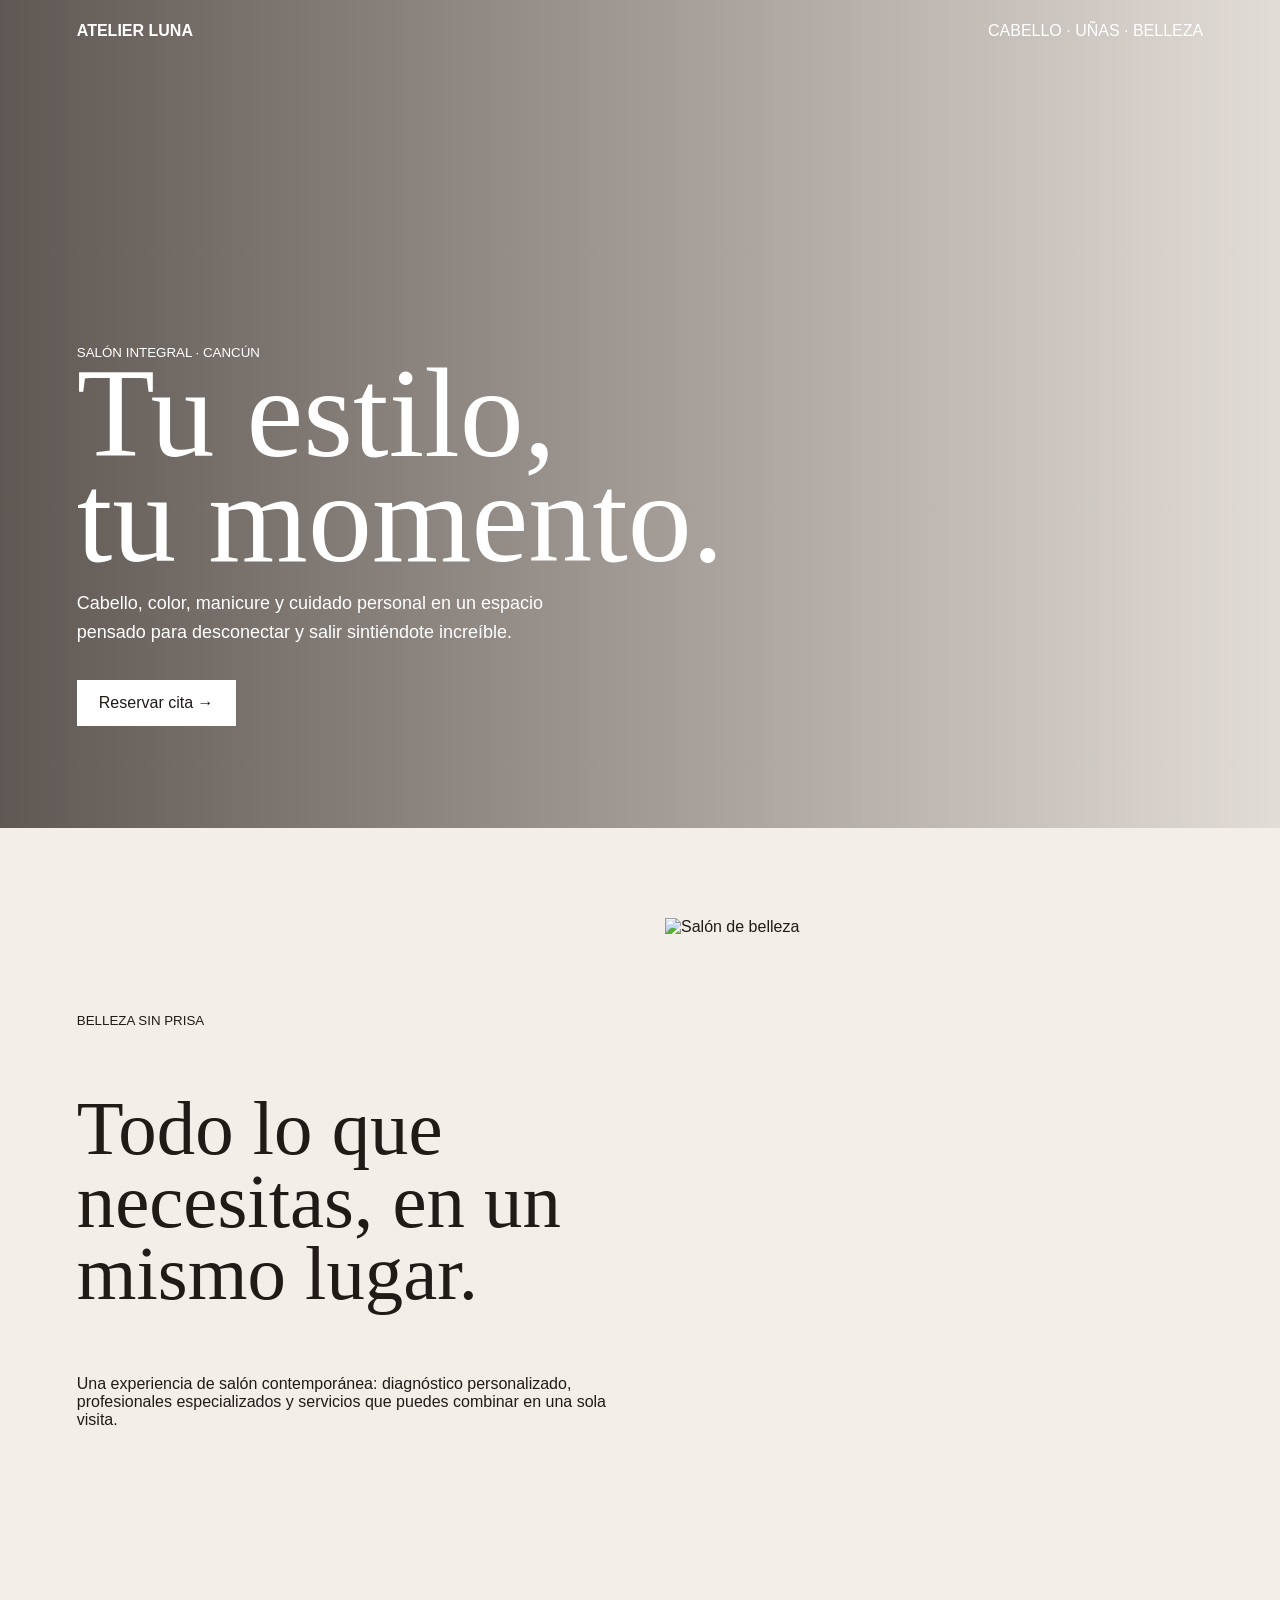
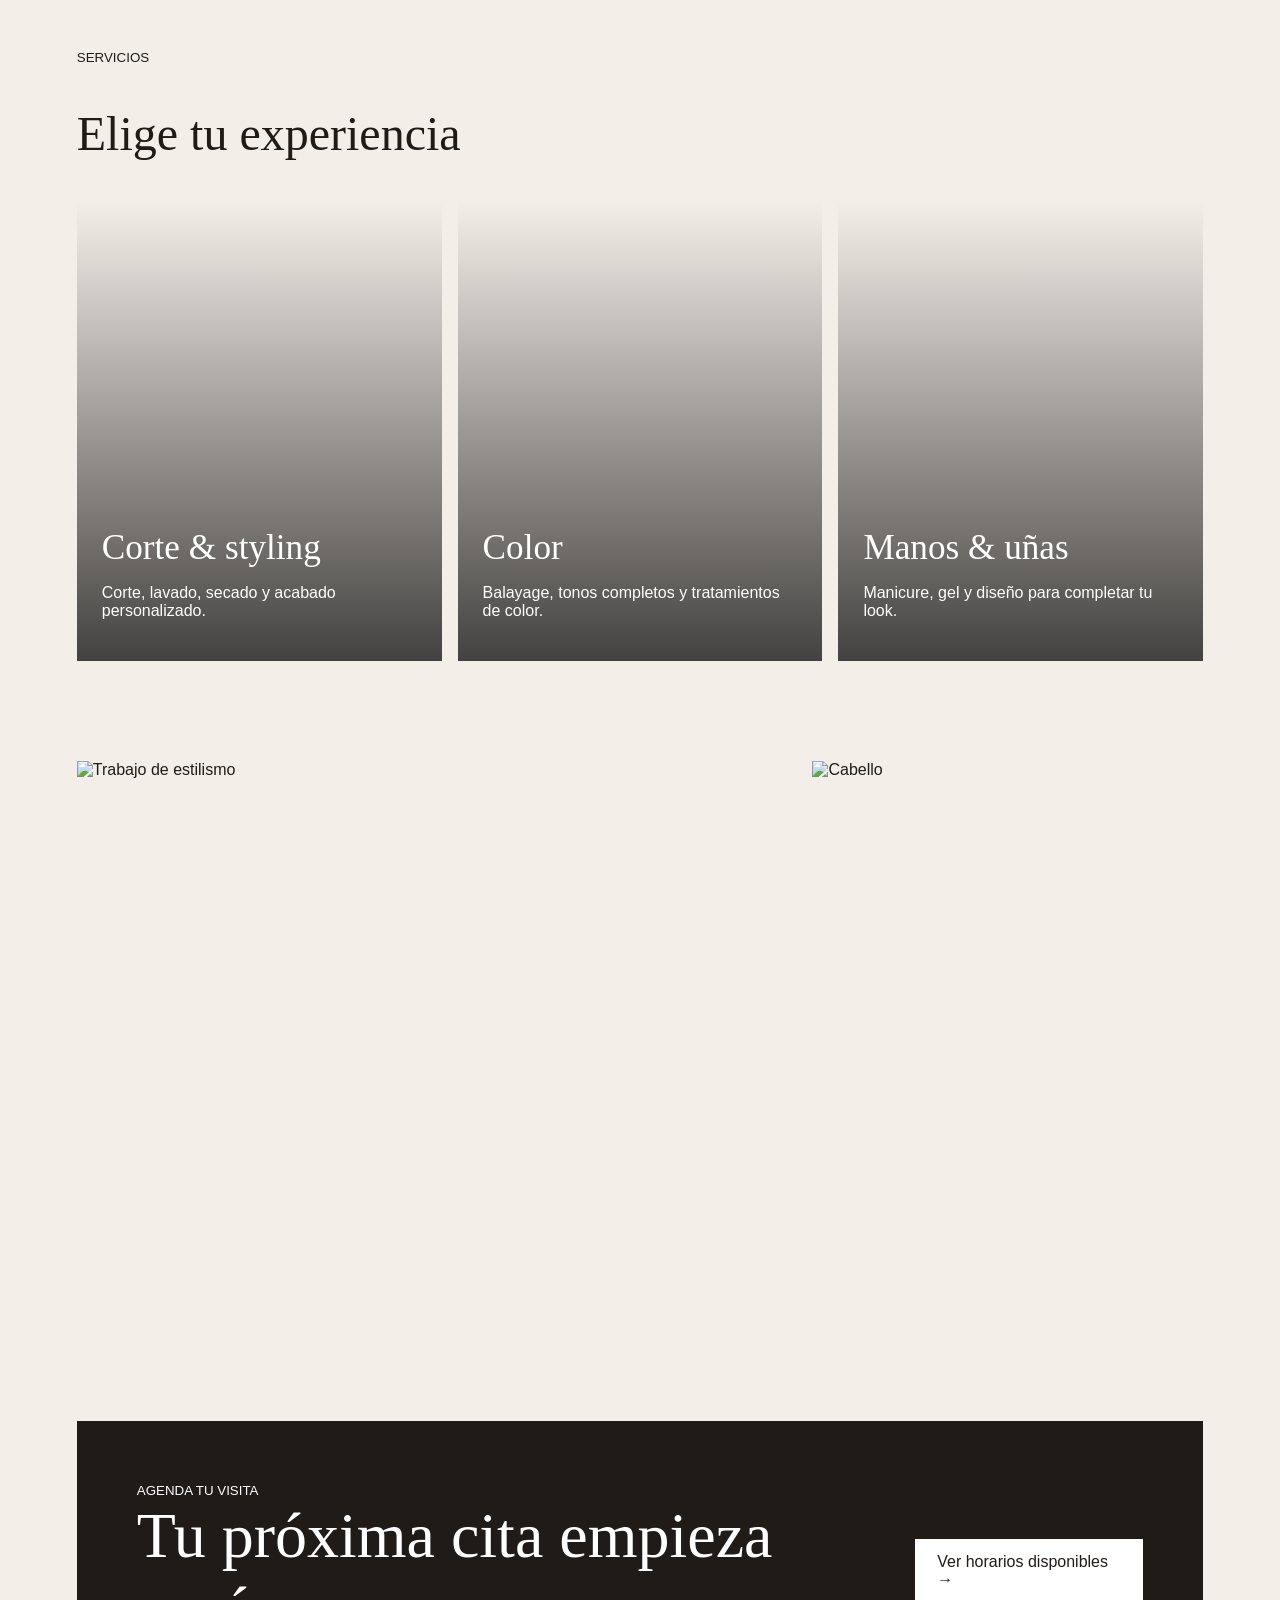
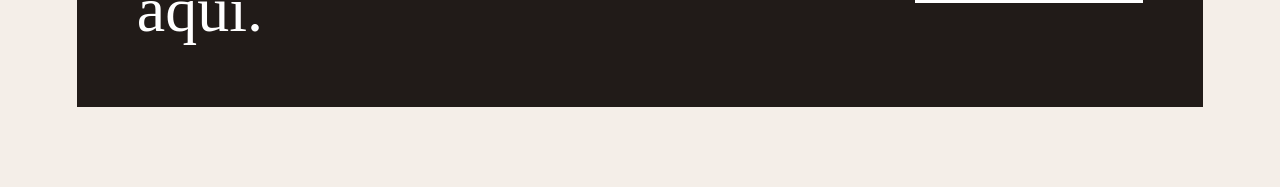
==== demos/atelier-luna/index.html @ 2863c9a4 "Add Atelier Luna beauty salon demo" ====
<!doctype html><html lang="es"><head><meta charset="utf-8"><meta name="viewport" content="width=device-width,initial-scale=1"><title>Atelier Luna · Salón integral</title><style>*{box-sizing:border-box}html{scroll-behavior:smooth}body{margin:0;font-family:Arial,sans-serif;background:#f4eee8;color:#211b18}nav{position:absolute;z-index:2;width:100%;padding:22px 6vw;display:flex;justify-content:space-between;color:#fff}.hero{min-height:92vh;background:linear-gradient(90deg,rgba(25,16,12,.68),rgba(25,16,12,.08)),url('https://images.unsplash.com/photo-1560066984-138dadb4c035?auto=format&fit=crop&w=1900&q=88') center/cover;display:flex;align-items:end;padding:8vw 6vw;color:white}.hero h1{font-family:Georgia,serif;font-size:clamp(4rem,10vw,9rem);font-weight:400;line-height:.82;margin:0}.hero p{max-width:500px;font-size:18px;line-height:1.6}.btn{display:inline-block;padding:14px 22px;background:#fff;color:#211b18;text-decoration:none;margin-top:15px}.intro{padding:90px 6vw;display:grid;grid-template-columns:1fr 1fr;gap:50px;align-items:center}.intro h2{font:400 clamp(2.8rem,6vw,6rem)/.95 Georgia,serif}.intro img{width:100%;height:620px;object-fit:cover}.services{padding:20px 6vw 100px}.services h2{font:400 3rem Georgia,serif}.grid{display:grid;grid-template-columns:repeat(3,1fr);gap:16px}.card{min-height:460px;padding:25px;display:flex;align-items:end;background-size:cover;background-position:center;color:#fff;position:relative}.card:after{content:'';position:absolute;inset:0;background:linear-gradient(transparent,rgba(0,0,0,.72))}.card div{position:relative;z-index:1}.card h3{font:400 2.2rem Georgia,serif;margin:0}.gallery{display:grid;grid-template-columns:1.3fr .7fr;gap:10px;padding:0 6vw 100px}.gallery img{width:100%;height:560px;object-fit:cover}.booking{margin:0 6vw 80px;padding:60px;background:#211b18;color:white;display:flex;justify-content:space-between;gap:30px;align-items:center}.booking h2{font:400 clamp(2.5rem,5vw,5rem) Georgia,serif;margin:0}@media(max-width:700px){.intro,.grid,.gallery{grid-template-columns:1fr}.intro img,.gallery img{height:430px}.booking{margin:0 20px 50px;padding:35px 25px;display:block}.hero{padding:100px 20px 55px}.services,.intro,.gallery{padding-left:20px;padding-right:20px}}</style></head><body><nav><b>ATELIER LUNA</b><span>CABELLO · UÑAS · BELLEZA</span></nav><section class="hero"><div><small>SALÓN INTEGRAL · CANCÚN</small><h1>Tu estilo,<br>tu momento.</h1><p>Cabello, color, manicure y cuidado personal en un espacio pensado para desconectar y salir sintiéndote increíble.</p><a class="btn" href="#cita">Reservar cita →</a></div></section><section class="intro"><div><small>BELLEZA SIN PRISA</small><h2>Todo lo que necesitas, en un mismo lugar.</h2><p>Una experiencia de salón contemporánea: diagnóstico personalizado, profesionales especializados y servicios que puedes combinar en una sola visita.</p></div><img src="https://images.unsplash.com/photo-1521590832167-7bcbfaa6381f?auto=format&fit=crop&w=1200&q=85" alt="Salón de belleza"></section><section class="services"><small>SERVICIOS</small><h2>Elige tu experiencia</h2><div class="grid"><article class="card" style="background-image:url('https://images.unsplash.com/photo-1562322140-8baeececf3df?auto=format&fit=crop&w=1000&q=85')"><div><h3>Corte & styling</h3><p>Corte, lavado, secado y acabado personalizado.</p></div></article><article class="card" style="background-image:url('https://images.unsplash.com/photo-1605497788044-5a32c7078486?auto=format&fit=crop&w=1000&q=85')"><div><h3>Color</h3><p>Balayage, tonos completos y tratamientos de color.</p></div></article><article class="card" style="background-image:url('https://images.unsplash.com/photo-1632345031435-8727f6897d53?auto=format&fit=crop&w=1000&q=85')"><div><h3>Manos & uñas</h3><p>Manicure, gel y diseño para completar tu look.</p></div></article></div></section><section class="gallery"><img src="https://images.unsplash.com/photo-1522337360788-8b13dee7a37e?auto=format&fit=crop&w=1200&q=85" alt="Trabajo de estilismo"><img src="https://images.unsplash.com/photo-1595476108010-b4d1f102b1b1?auto=format&fit=crop&w=900&q=85" alt="Cabello"></section><section class="booking" id="cita"><div><small>AGENDA TU VISITA</small><h2>Tu próxima cita empieza aquí.</h2></div><a class="btn" href="#">Ver horarios disponibles →</a></section></body></html>
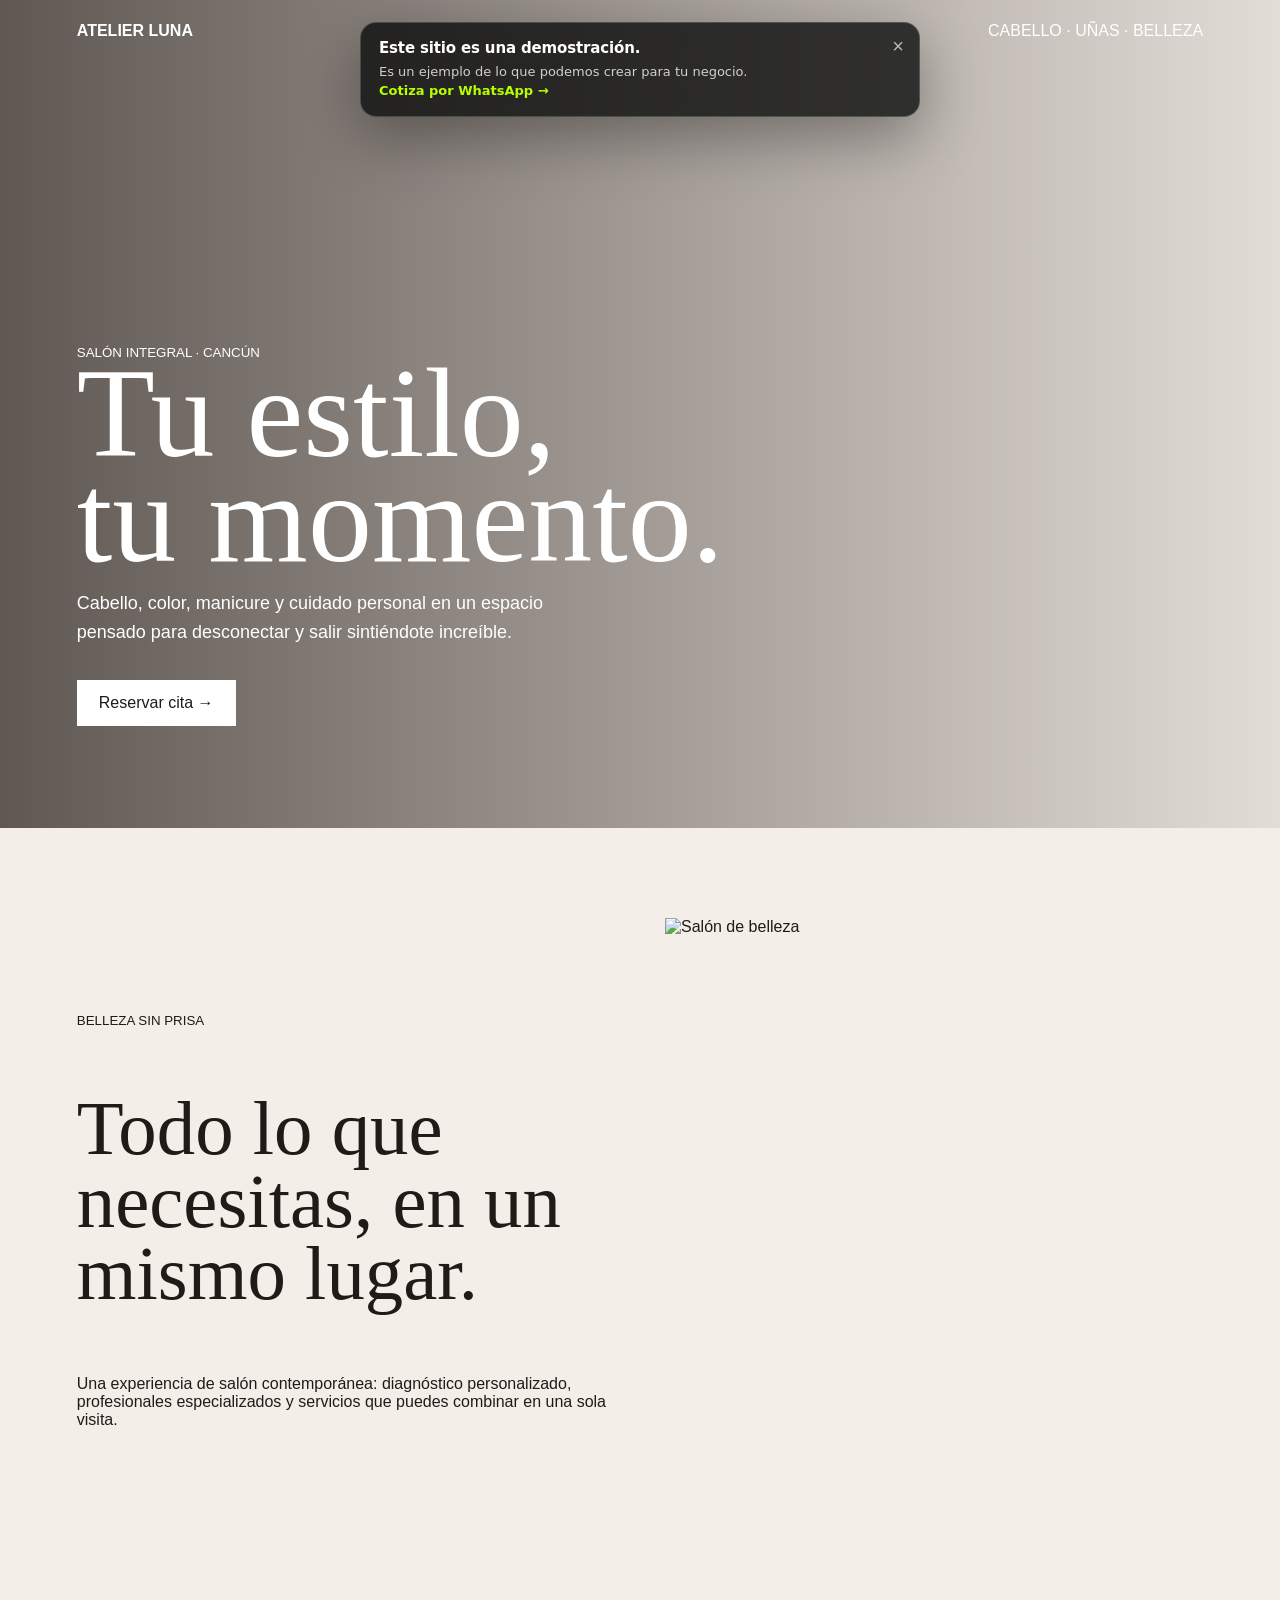
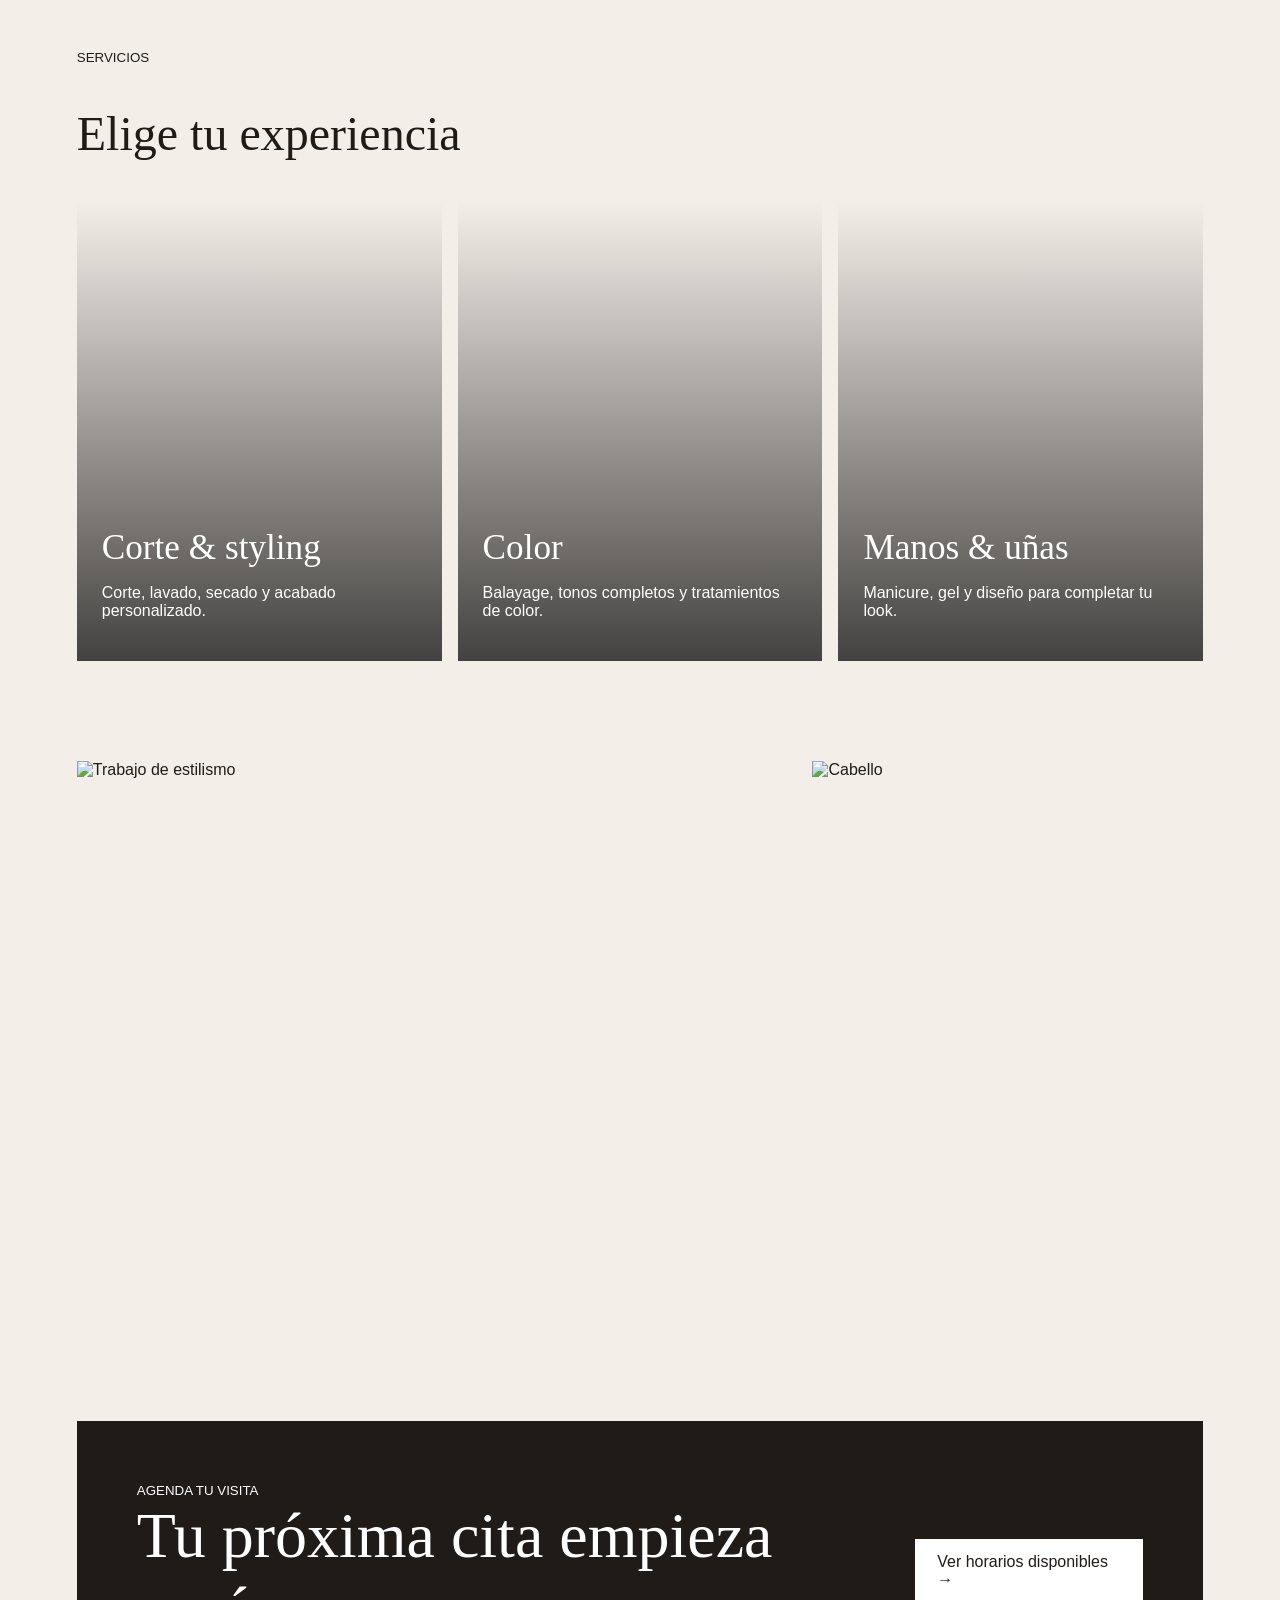
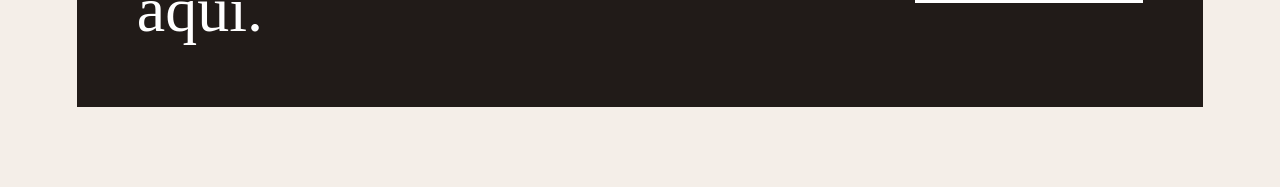
==== commit fbbeb671: "Show demo notice in Atelier Luna" ====
--- a/demos/atelier-luna/index.html
+++ b/demos/atelier-luna/index.html
@@ -1 +1 @@
-<!doctype html><html lang="es"><head><meta charset="utf-8"><meta name="viewport" content="width=device-width,initial-scale=1"><title>Atelier Luna · Salón integral</title><style>*{box-sizing:border-box}html{scroll-behavior:smooth}body{margin:0;font-family:Arial,sans-serif;background:#f4eee8;color:#211b18}nav{position:absolute;z-index:2;width:100%;padding:22px 6vw;display:flex;justify-content:space-between;color:#fff}.hero{min-height:92vh;background:linear-gradient(90deg,rgba(25,16,12,.68),rgba(25,16,12,.08)),url('https://images.unsplash.com/photo-1560066984-138dadb4c035?auto=format&fit=crop&w=1900&q=88') center/cover;display:flex;align-items:end;padding:8vw 6vw;color:white}.hero h1{font-family:Georgia,serif;font-size:clamp(4rem,10vw,9rem);font-weight:400;line-height:.82;margin:0}.hero p{max-width:500px;font-size:18px;line-height:1.6}.btn{display:inline-block;padding:14px 22px;background:#fff;color:#211b18;text-decoration:none;margin-top:15px}.intro{padding:90px 6vw;display:grid;grid-template-columns:1fr 1fr;gap:50px;align-items:center}.intro h2{font:400 clamp(2.8rem,6vw,6rem)/.95 Georgia,serif}.intro img{width:100%;height:620px;object-fit:cover}.services{padding:20px 6vw 100px}.services h2{font:400 3rem Georgia,serif}.grid{display:grid;grid-template-columns:repeat(3,1fr);gap:16px}.card{min-height:460px;padding:25px;display:flex;align-items:end;background-size:cover;background-position:center;color:#fff;position:relative}.card:after{content:'';position:absolute;inset:0;background:linear-gradient(transparent,rgba(0,0,0,.72))}.card div{position:relative;z-index:1}.card h3{font:400 2.2rem Georgia,serif;margin:0}.gallery{display:grid;grid-template-columns:1.3fr .7fr;gap:10px;padding:0 6vw 100px}.gallery img{width:100%;height:560px;object-fit:cover}.booking{margin:0 6vw 80px;padding:60px;background:#211b18;color:white;display:flex;justify-content:space-between;gap:30px;align-items:center}.booking h2{font:400 clamp(2.5rem,5vw,5rem) Georgia,serif;margin:0}@media(max-width:700px){.intro,.grid,.gallery{grid-template-columns:1fr}.intro img,.gallery img{height:430px}.booking{margin:0 20px 50px;padding:35px 25px;display:block}.hero{padding:100px 20px 55px}.services,.intro,.gallery{padding-left:20px;padding-right:20px}}</style></head><body><nav><b>ATELIER LUNA</b><span>CABELLO · UÑAS · BELLEZA</span></nav><section class="hero"><div><small>SALÓN INTEGRAL · CANCÚN</small><h1>Tu estilo,<br>tu momento.</h1><p>Cabello, color, manicure y cuidado personal en un espacio pensado para desconectar y salir sintiéndote increíble.</p><a class="btn" href="#cita">Reservar cita →</a></div></section><section class="intro"><div><small>BELLEZA SIN PRISA</small><h2>Todo lo que necesitas, en un mismo lugar.</h2><p>Una experiencia de salón contemporánea: diagnóstico personalizado, profesionales especializados y servicios que puedes combinar en una sola visita.</p></div><img src="https://images.unsplash.com/photo-1521590832167-7bcbfaa6381f?auto=format&fit=crop&w=1200&q=85" alt="Salón de belleza"></section><section class="services"><small>SERVICIOS</small><h2>Elige tu experiencia</h2><div class="grid"><article class="card" style="background-image:url('https://images.unsplash.com/photo-1562322140-8baeececf3df?auto=format&fit=crop&w=1000&q=85')"><div><h3>Corte & styling</h3><p>Corte, lavado, secado y acabado personalizado.</p></div></article><article class="card" style="background-image:url('https://images.unsplash.com/photo-1605497788044-5a32c7078486?auto=format&fit=crop&w=1000&q=85')"><div><h3>Color</h3><p>Balayage, tonos completos y tratamientos de color.</p></div></article><article class="card" style="background-image:url('https://images.unsplash.com/photo-1632345031435-8727f6897d53?auto=format&fit=crop&w=1000&q=85')"><div><h3>Manos & uñas</h3><p>Manicure, gel y diseño para completar tu look.</p></div></article></div></section><section class="gallery"><img src="https://images.unsplash.com/photo-1522337360788-8b13dee7a37e?auto=format&fit=crop&w=1200&q=85" alt="Trabajo de estilismo"><img src="https://images.unsplash.com/photo-1595476108010-b4d1f102b1b1?auto=format&fit=crop&w=900&q=85" alt="Cabello"></section><section class="booking" id="cita"><div><small>AGENDA TU VISITA</small><h2>Tu próxima cita empieza aquí.</h2></div><a class="btn" href="#">Ver horarios disponibles →</a></section></body></html>+<!doctype html><html lang="es"><head><meta charset="utf-8"><meta name="viewport" content="width=device-width,initial-scale=1"><title>Atelier Luna · Salón integral</title><style>*{box-sizing:border-box}html{scroll-behavior:smooth}body{margin:0;font-family:Arial,sans-serif;background:#f4eee8;color:#211b18}nav{position:absolute;z-index:2;width:100%;padding:22px 6vw;display:flex;justify-content:space-between;color:#fff}.hero{min-height:92vh;background:linear-gradient(90deg,rgba(25,16,12,.68),rgba(25,16,12,.08)),url('https://images.unsplash.com/photo-1560066984-138dadb4c035?auto=format&fit=crop&w=1900&q=88') center/cover;display:flex;align-items:end;padding:8vw 6vw;color:white}.hero h1{font-family:Georgia,serif;font-size:clamp(4rem,10vw,9rem);font-weight:400;line-height:.82;margin:0}.hero p{max-width:500px;font-size:18px;line-height:1.6}.btn{display:inline-block;padding:14px 22px;background:#fff;color:#211b18;text-decoration:none;margin-top:15px}.intro{padding:90px 6vw;display:grid;grid-template-columns:1fr 1fr;gap:50px;align-items:center}.intro h2{font:400 clamp(2.8rem,6vw,6rem)/.95 Georgia,serif}.intro img{width:100%;height:620px;object-fit:cover}.services{padding:20px 6vw 100px}.services h2{font:400 3rem Georgia,serif}.grid{display:grid;grid-template-columns:repeat(3,1fr);gap:16px}.card{min-height:460px;padding:25px;display:flex;align-items:end;background-size:cover;background-position:center;color:#fff;position:relative}.card:after{content:'';position:absolute;inset:0;background:linear-gradient(transparent,rgba(0,0,0,.72))}.card div{position:relative;z-index:1}.card h3{font:400 2.2rem Georgia,serif;margin:0}.gallery{display:grid;grid-template-columns:1.3fr .7fr;gap:10px;padding:0 6vw 100px}.gallery img{width:100%;height:560px;object-fit:cover}.booking{margin:0 6vw 80px;padding:60px;background:#211b18;color:white;display:flex;justify-content:space-between;gap:30px;align-items:center}.booking h2{font:400 clamp(2.5rem,5vw,5rem) Georgia,serif;margin:0}@media(max-width:700px){.intro,.grid,.gallery{grid-template-columns:1fr}.intro img,.gallery img{height:430px}.booking{margin:0 20px 50px;padding:35px 25px;display:block}.hero{padding:100px 20px 55px}.services,.intro,.gallery{padding-left:20px;padding-right:20px}}</style></head><body><nav><b>ATELIER LUNA</b><span>CABELLO · UÑAS · BELLEZA</span></nav><section class="hero"><div><small>SALÓN INTEGRAL · CANCÚN</small><h1>Tu estilo,<br>tu momento.</h1><p>Cabello, color, manicure y cuidado personal en un espacio pensado para desconectar y salir sintiéndote increíble.</p><a class="btn" href="#cita">Reservar cita →</a></div></section><section class="intro"><div><small>BELLEZA SIN PRISA</small><h2>Todo lo que necesitas, en un mismo lugar.</h2><p>Una experiencia de salón contemporánea: diagnóstico personalizado, profesionales especializados y servicios que puedes combinar en una sola visita.</p></div><img src="https://images.unsplash.com/photo-1521590832167-7bcbfaa6381f?auto=format&fit=crop&w=1200&q=85" alt="Salón de belleza"></section><section class="services"><small>SERVICIOS</small><h2>Elige tu experiencia</h2><div class="grid"><article class="card" style="background-image:url('https://images.unsplash.com/photo-1562322140-8baeececf3df?auto=format&fit=crop&w=1000&q=85')"><div><h3>Corte & styling</h3><p>Corte, lavado, secado y acabado personalizado.</p></div></article><article class="card" style="background-image:url('https://images.unsplash.com/photo-1605497788044-5a32c7078486?auto=format&fit=crop&w=1000&q=85')"><div><h3>Color</h3><p>Balayage, tonos completos y tratamientos de color.</p></div></article><article class="card" style="background-image:url('https://images.unsplash.com/photo-1632345031435-8727f6897d53?auto=format&fit=crop&w=1000&q=85')"><div><h3>Manos & uñas</h3><p>Manicure, gel y diseño para completar tu look.</p></div></article></div></section><section class="gallery"><img src="https://images.unsplash.com/photo-1522337360788-8b13dee7a37e?auto=format&fit=crop&w=1200&q=85" alt="Trabajo de estilismo"><img src="https://images.unsplash.com/photo-1595476108010-b4d1f102b1b1?auto=format&fit=crop&w=900&q=85" alt="Cabello"></section><section class="booking" id="cita"><div><small>AGENDA TU VISITA</small><h2>Tu próxima cita empieza aquí.</h2></div><a class="btn" href="#">Ver horarios disponibles →</a></section><script src="../demo-notice.js"></script></body></html>
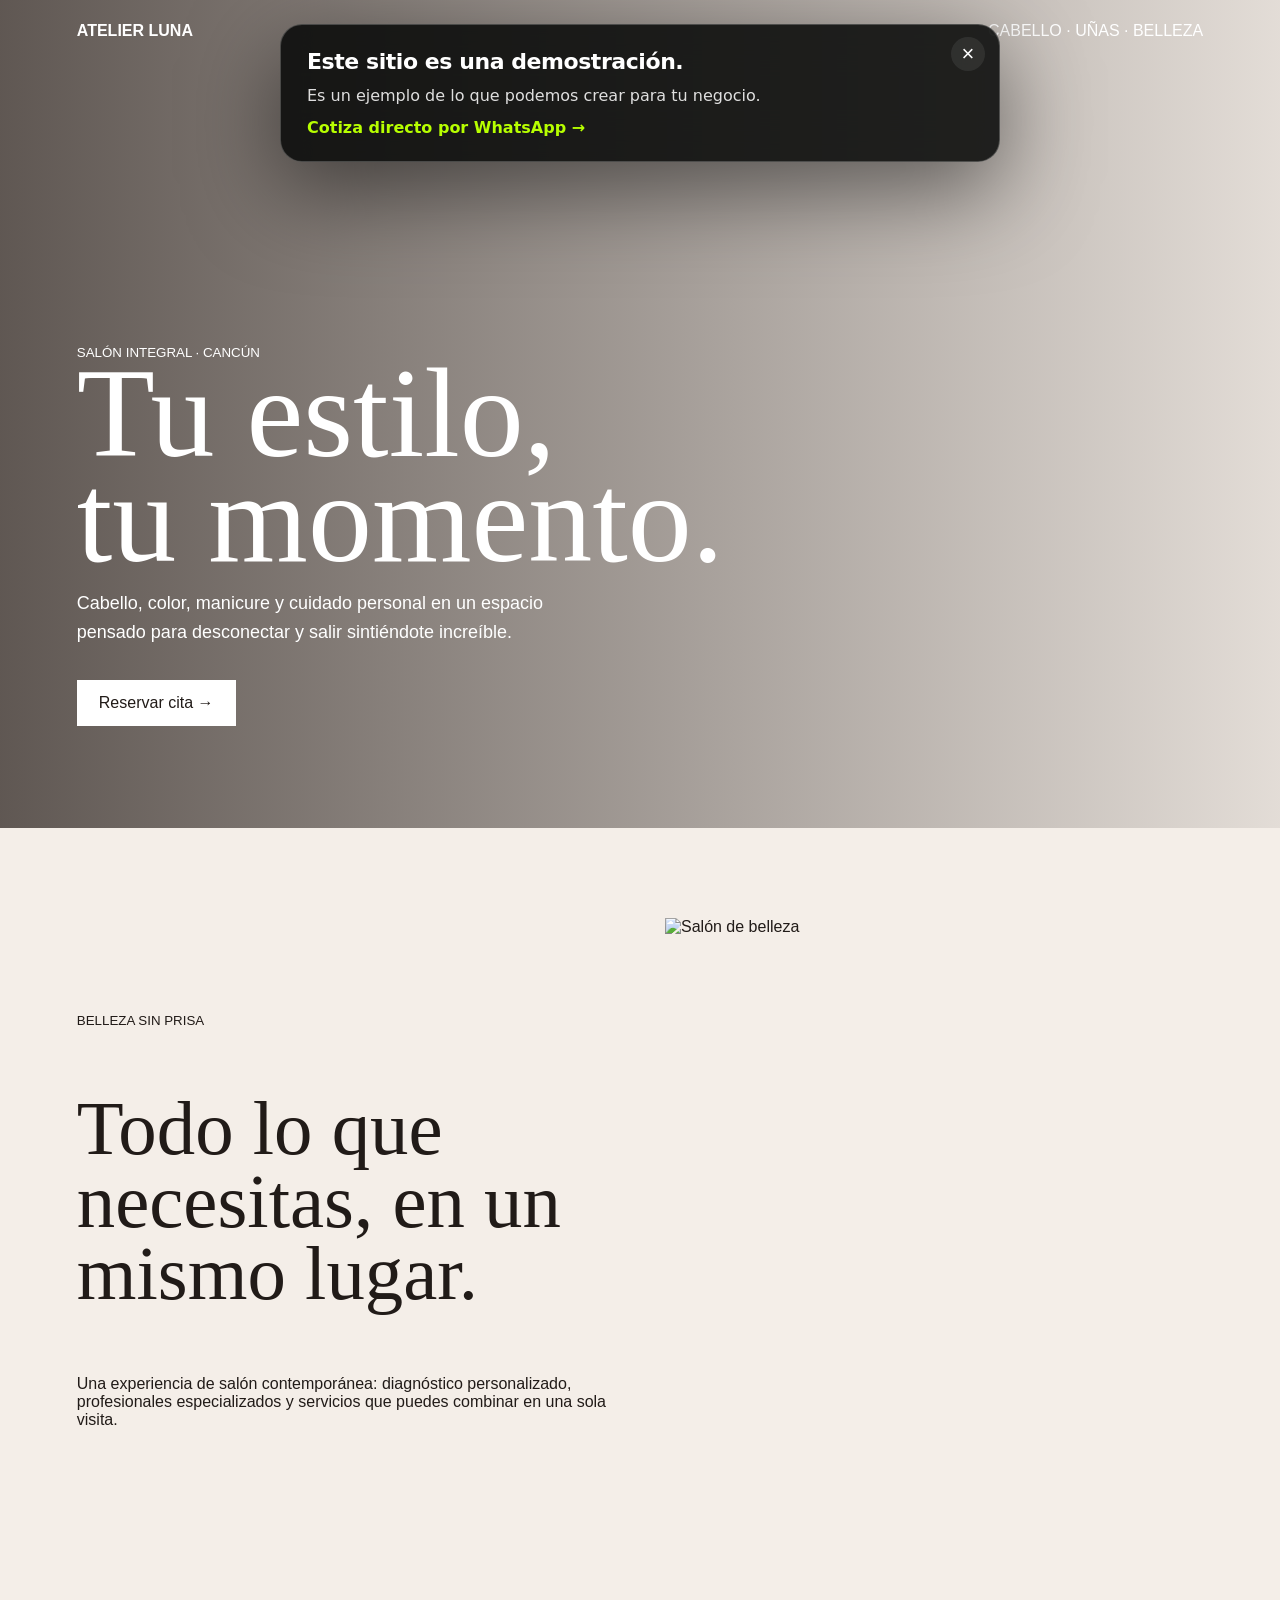
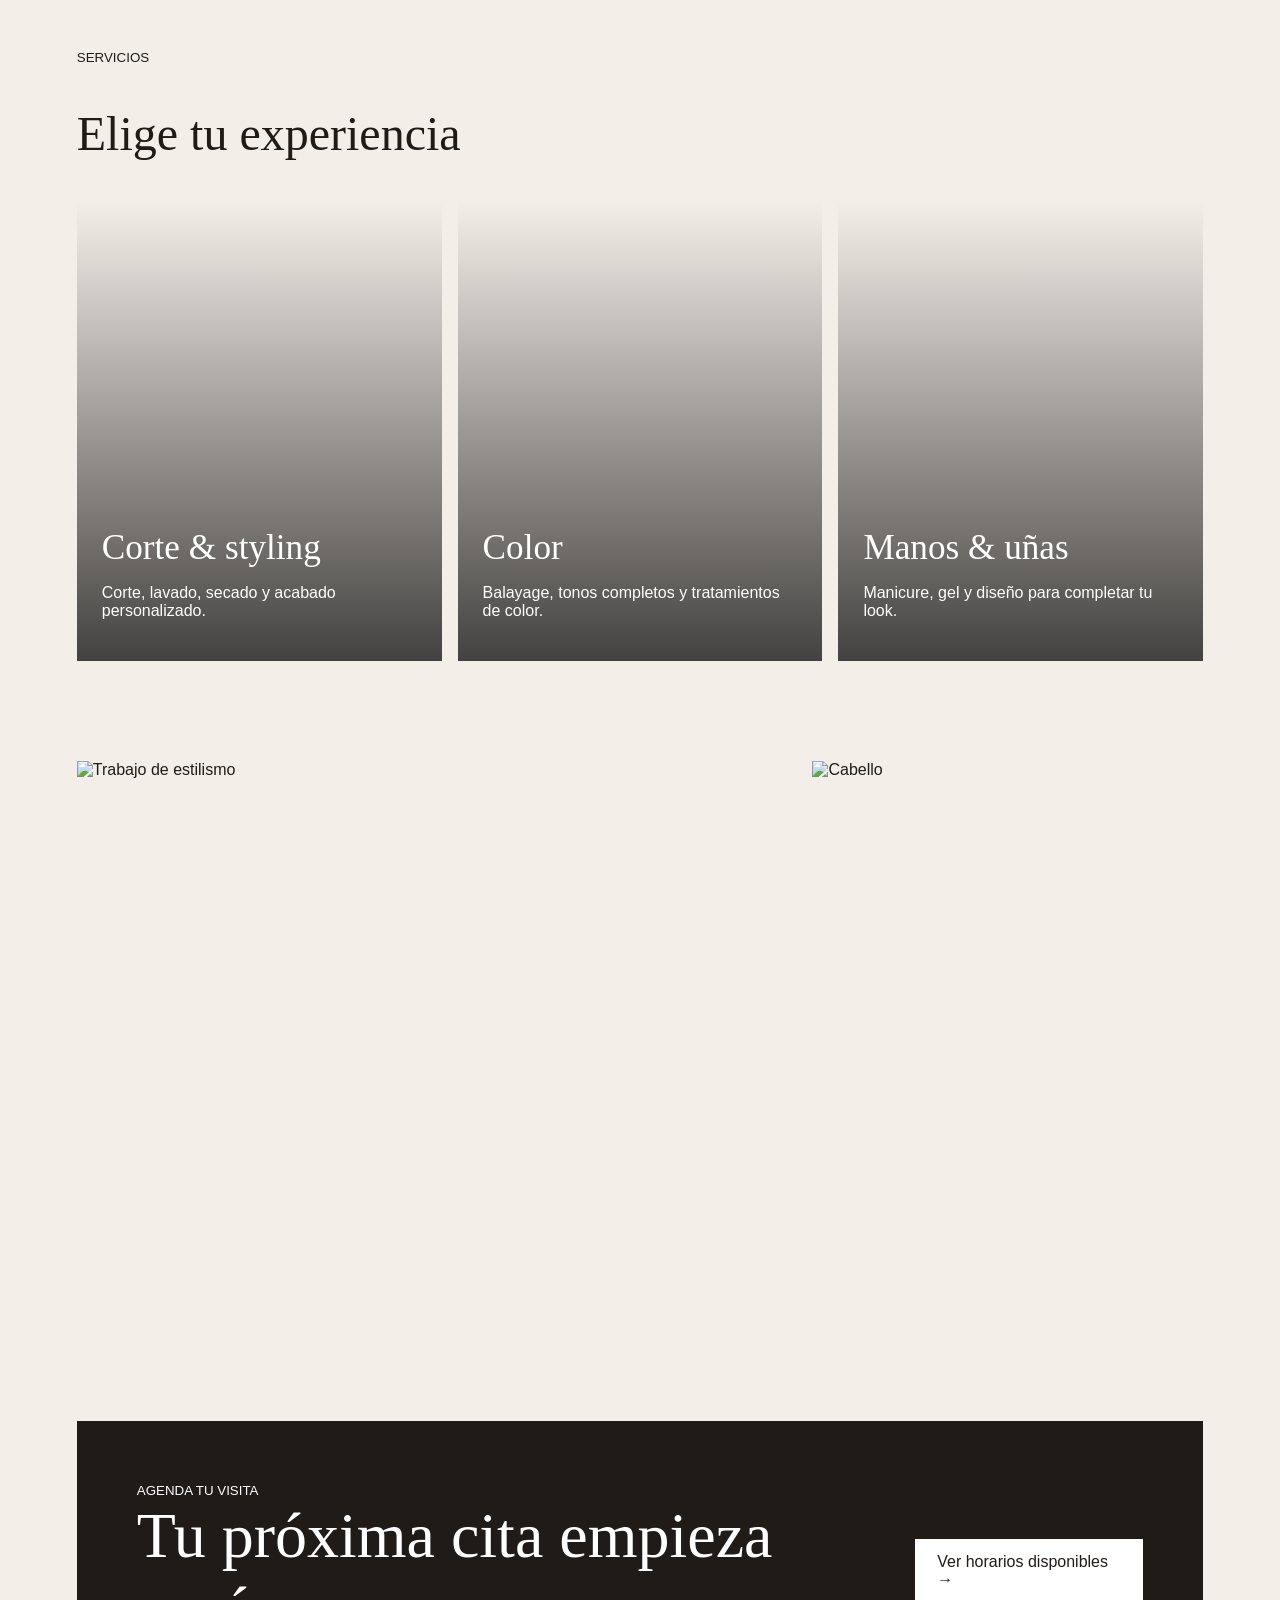
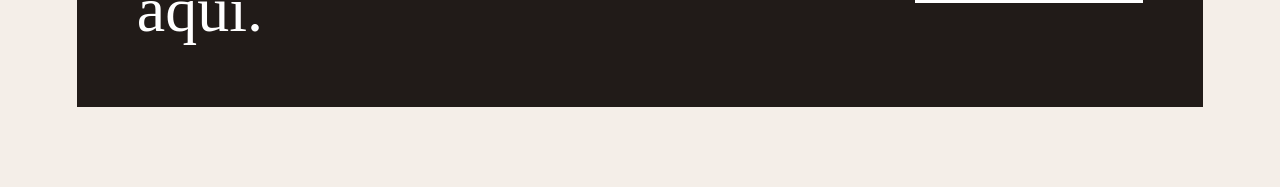
==== commit 098dcf06: "Add static noindex to Atelier Luna demo" ====
--- a/demos/atelier-luna/index.html
+++ b/demos/atelier-luna/index.html
@@ -1 +1 @@
-<!doctype html><html lang="es"><head><meta charset="utf-8"><meta name="viewport" content="width=device-width,initial-scale=1"><title>Atelier Luna · Salón integral</title><style>*{box-sizing:border-box}html{scroll-behavior:smooth}body{margin:0;font-family:Arial,sans-serif;background:#f4eee8;color:#211b18}nav{position:absolute;z-index:2;width:100%;padding:22px 6vw;display:flex;justify-content:space-between;color:#fff}.hero{min-height:92vh;background:linear-gradient(90deg,rgba(25,16,12,.68),rgba(25,16,12,.08)),url('https://images.unsplash.com/photo-1560066984-138dadb4c035?auto=format&fit=crop&w=1900&q=88') center/cover;display:flex;align-items:end;padding:8vw 6vw;color:white}.hero h1{font-family:Georgia,serif;font-size:clamp(4rem,10vw,9rem);font-weight:400;line-height:.82;margin:0}.hero p{max-width:500px;font-size:18px;line-height:1.6}.btn{display:inline-block;padding:14px 22px;background:#fff;color:#211b18;text-decoration:none;margin-top:15px}.intro{padding:90px 6vw;display:grid;grid-template-columns:1fr 1fr;gap:50px;align-items:center}.intro h2{font:400 clamp(2.8rem,6vw,6rem)/.95 Georgia,serif}.intro img{width:100%;height:620px;object-fit:cover}.services{padding:20px 6vw 100px}.services h2{font:400 3rem Georgia,serif}.grid{display:grid;grid-template-columns:repeat(3,1fr);gap:16px}.card{min-height:460px;padding:25px;display:flex;align-items:end;background-size:cover;background-position:center;color:#fff;position:relative}.card:after{content:'';position:absolute;inset:0;background:linear-gradient(transparent,rgba(0,0,0,.72))}.card div{position:relative;z-index:1}.card h3{font:400 2.2rem Georgia,serif;margin:0}.gallery{display:grid;grid-template-columns:1.3fr .7fr;gap:10px;padding:0 6vw 100px}.gallery img{width:100%;height:560px;object-fit:cover}.booking{margin:0 6vw 80px;padding:60px;background:#211b18;color:white;display:flex;justify-content:space-between;gap:30px;align-items:center}.booking h2{font:400 clamp(2.5rem,5vw,5rem) Georgia,serif;margin:0}@media(max-width:700px){.intro,.grid,.gallery{grid-template-columns:1fr}.intro img,.gallery img{height:430px}.booking{margin:0 20px 50px;padding:35px 25px;display:block}.hero{padding:100px 20px 55px}.services,.intro,.gallery{padding-left:20px;padding-right:20px}}</style></head><body><nav><b>ATELIER LUNA</b><span>CABELLO · UÑAS · BELLEZA</span></nav><section class="hero"><div><small>SALÓN INTEGRAL · CANCÚN</small><h1>Tu estilo,<br>tu momento.</h1><p>Cabello, color, manicure y cuidado personal en un espacio pensado para desconectar y salir sintiéndote increíble.</p><a class="btn" href="#cita">Reservar cita →</a></div></section><section class="intro"><div><small>BELLEZA SIN PRISA</small><h2>Todo lo que necesitas, en un mismo lugar.</h2><p>Una experiencia de salón contemporánea: diagnóstico personalizado, profesionales especializados y servicios que puedes combinar en una sola visita.</p></div><img src="https://images.unsplash.com/photo-1521590832167-7bcbfaa6381f?auto=format&fit=crop&w=1200&q=85" alt="Salón de belleza"></section><section class="services"><small>SERVICIOS</small><h2>Elige tu experiencia</h2><div class="grid"><article class="card" style="background-image:url('https://images.unsplash.com/photo-1562322140-8baeececf3df?auto=format&fit=crop&w=1000&q=85')"><div><h3>Corte & styling</h3><p>Corte, lavado, secado y acabado personalizado.</p></div></article><article class="card" style="background-image:url('https://images.unsplash.com/photo-1605497788044-5a32c7078486?auto=format&fit=crop&w=1000&q=85')"><div><h3>Color</h3><p>Balayage, tonos completos y tratamientos de color.</p></div></article><article class="card" style="background-image:url('https://images.unsplash.com/photo-1632345031435-8727f6897d53?auto=format&fit=crop&w=1000&q=85')"><div><h3>Manos & uñas</h3><p>Manicure, gel y diseño para completar tu look.</p></div></article></div></section><section class="gallery"><img src="https://images.unsplash.com/photo-1522337360788-8b13dee7a37e?auto=format&fit=crop&w=1200&q=85" alt="Trabajo de estilismo"><img src="https://images.unsplash.com/photo-1595476108010-b4d1f102b1b1?auto=format&fit=crop&w=900&q=85" alt="Cabello"></section><section class="booking" id="cita"><div><small>AGENDA TU VISITA</small><h2>Tu próxima cita empieza aquí.</h2></div><a class="btn" href="#">Ver horarios disponibles →</a></section><script src="../demo-notice.js"></script></body></html>+<!doctype html><html lang="es"><head><meta charset="utf-8"><meta name="viewport" content="width=device-width,initial-scale=1"><meta name="robots" content="noindex,follow"><title>Atelier Luna · Salón integral</title><style>*{box-sizing:border-box}html{scroll-behavior:smooth}body{margin:0;font-family:Arial,sans-serif;background:#f4eee8;color:#211b18}nav{position:absolute;z-index:2;width:100%;padding:22px 6vw;display:flex;justify-content:space-between;color:#fff}.hero{min-height:92vh;background:linear-gradient(90deg,rgba(25,16,12,.68),rgba(25,16,12,.08)),url('https://images.unsplash.com/photo-1560066984-138dadb4c035?auto=format&fit=crop&w=1900&q=88') center/cover;display:flex;align-items:end;padding:8vw 6vw;color:white}.hero h1{font-family:Georgia,serif;font-size:clamp(4rem,10vw,9rem);font-weight:400;line-height:.82;margin:0}.hero p{max-width:500px;font-size:18px;line-height:1.6}.btn{display:inline-block;padding:14px 22px;background:#fff;color:#211b18;text-decoration:none;margin-top:15px}.intro{padding:90px 6vw;display:grid;grid-template-columns:1fr 1fr;gap:50px;align-items:center}.intro h2{font:400 clamp(2.8rem,6vw,6rem)/.95 Georgia,serif}.intro img{width:100%;height:620px;object-fit:cover}.services{padding:20px 6vw 100px}.services h2{font:400 3rem Georgia,serif}.grid{display:grid;grid-template-columns:repeat(3,1fr);gap:16px}.card{min-height:460px;padding:25px;display:flex;align-items:end;background-size:cover;background-position:center;color:#fff;position:relative}.card:after{content:'';position:absolute;inset:0;background:linear-gradient(transparent,rgba(0,0,0,.72))}.card div{position:relative;z-index:1}.card h3{font:400 2.2rem Georgia,serif;margin:0}.gallery{display:grid;grid-template-columns:1.3fr .7fr;gap:10px;padding:0 6vw 100px}.gallery img{width:100%;height:560px;object-fit:cover}.booking{margin:0 6vw 80px;padding:60px;background:#211b18;color:white;display:flex;justify-content:space-between;gap:30px;align-items:center}.booking h2{font:400 clamp(2.5rem,5vw,5rem) Georgia,serif;margin:0}@media(max-width:700px){.intro,.grid,.gallery{grid-template-columns:1fr}.intro img,.gallery img{height:430px}.booking{margin:0 20px 50px;padding:35px 25px;display:block}.hero{padding:100px 20px 55px}.services,.intro,.gallery{padding-left:20px;padding-right:20px}}</style></head><body><nav><b>ATELIER LUNA</b><span>CABELLO · UÑAS · BELLEZA</span></nav><section class="hero"><div><small>SALÓN INTEGRAL · CANCÚN</small><h1>Tu estilo,<br>tu momento.</h1><p>Cabello, color, manicure y cuidado personal en un espacio pensado para desconectar y salir sintiéndote increíble.</p><a class="btn" href="#cita">Reservar cita →</a></div></section><section class="intro"><div><small>BELLEZA SIN PRISA</small><h2>Todo lo que necesitas, en un mismo lugar.</h2><p>Una experiencia de salón contemporánea: diagnóstico personalizado, profesionales especializados y servicios que puedes combinar en una sola visita.</p></div><img src="https://images.unsplash.com/photo-1521590832167-7bcbfaa6381f?auto=format&fit=crop&w=1200&q=85" alt="Salón de belleza"></section><section class="services"><small>SERVICIOS</small><h2>Elige tu experiencia</h2><div class="grid"><article class="card" style="background-image:url('https://images.unsplash.com/photo-1562322140-8baeececf3df?auto=format&fit=crop&w=1000&q=85')"><div><h3>Corte & styling</h3><p>Corte, lavado, secado y acabado personalizado.</p></div></article><article class="card" style="background-image:url('https://images.unsplash.com/photo-1605497788044-5a32c7078486?auto=format&fit=crop&w=1000&q=85')"><div><h3>Color</h3><p>Balayage, tonos completos y tratamientos de color.</p></div></article><article class="card" style="background-image:url('https://images.unsplash.com/photo-1632345031435-8727f6897d53?auto=format&fit=crop&w=1000&q=85')"><div><h3>Manos & uñas</h3><p>Manicure, gel y diseño para completar tu look.</p></div></article></div></section><section class="gallery"><img src="https://images.unsplash.com/photo-1522337360788-8b13dee7a37e?auto=format&fit=crop&w=1200&q=85" alt="Trabajo de estilismo"><img src="https://images.unsplash.com/photo-1595476108010-b4d1f102b1b1?auto=format&fit=crop&w=900&q=85" alt="Cabello"></section><section class="booking" id="cita"><div><small>AGENDA TU VISITA</small><h2>Tu próxima cita empieza aquí.</h2></div><a class="btn" href="#">Ver horarios disponibles →</a></section><script src="../demo-notice.js"></script></body></html>
